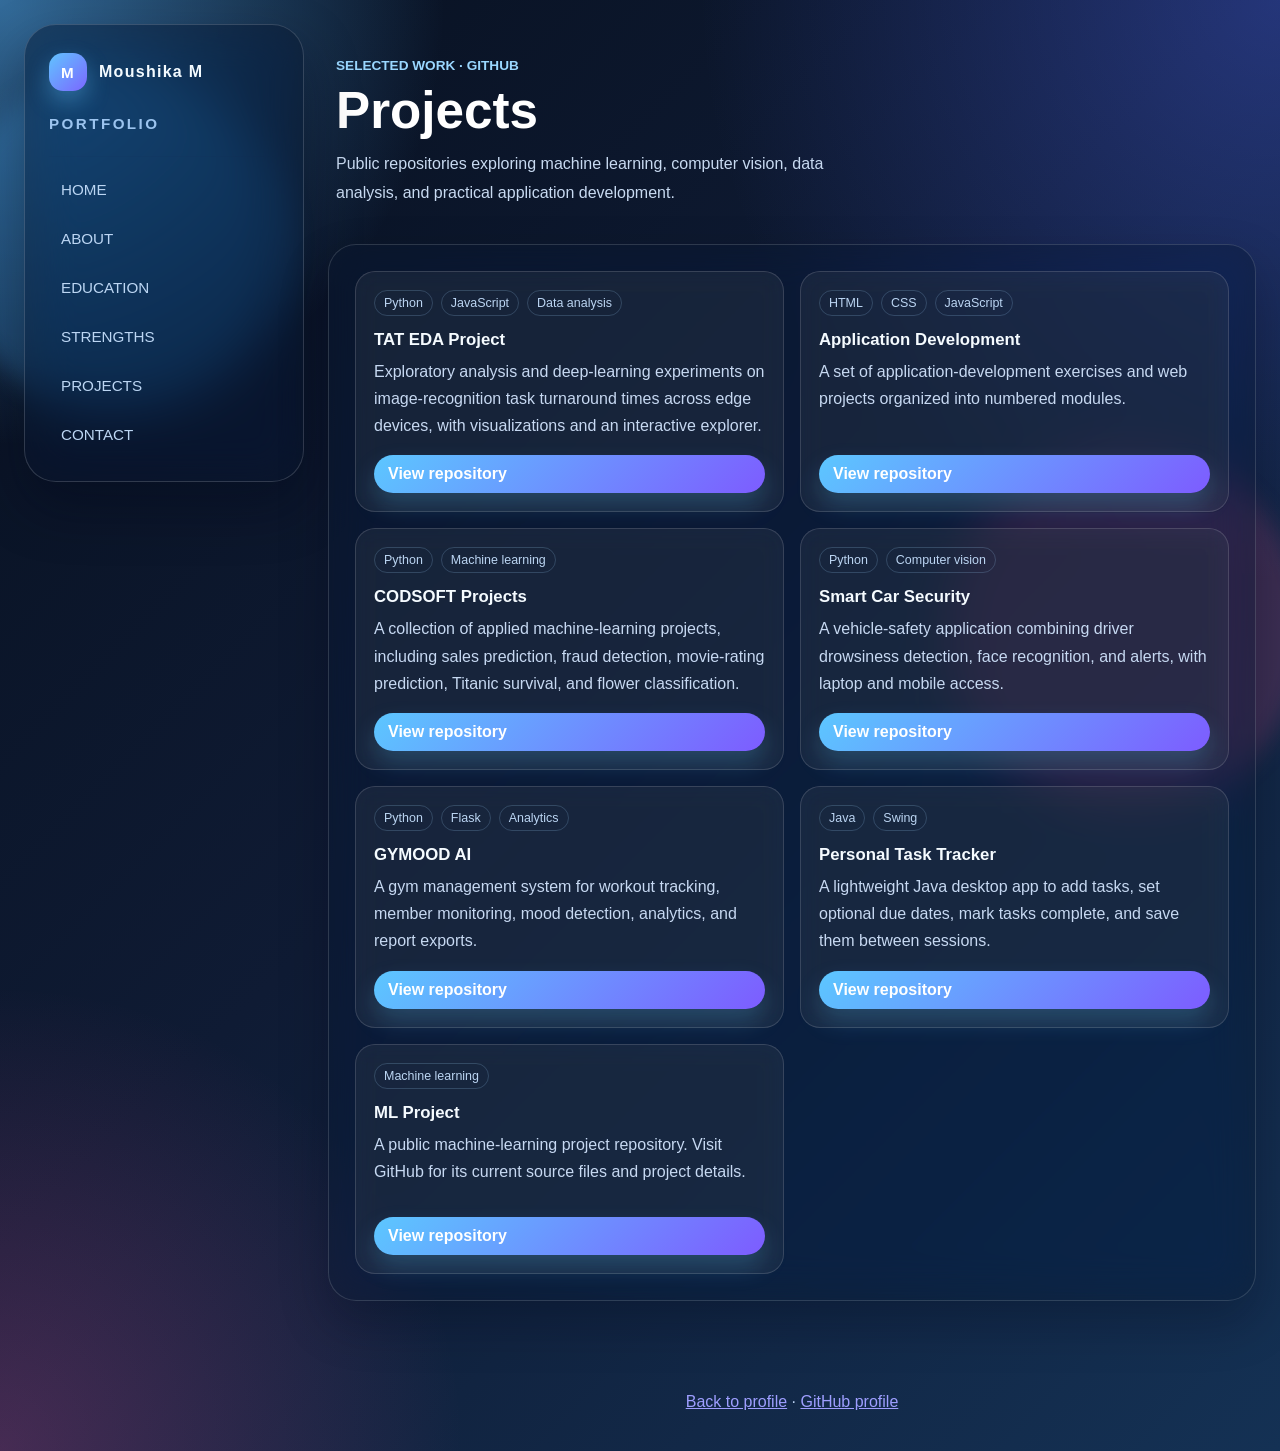
==== projects.html @ 8efbb3a7 "initial" ====
<!DOCTYPE html>
<html lang="en">
<head>
  <meta charset="UTF-8">
  <meta name="viewport" content="width=device-width, initial-scale=1.0, viewport-fit=cover">
  <title>Projects | Moushika M</title>
  <meta name="description" content="Projects by Moushika M, including machine learning, data analysis, computer vision, and application development work.">
  <link rel="stylesheet" href="style.css">
</head>
<body class="projects-page">
  <div class="app-shell">
    <aside class="side-panel">
      <div class="brand">
        <span class="brand-icon">M</span>
        <span>Moushika M</span>
      </div>
      <div class="profile-title">Portfolio</div>
      <nav class="main-nav" aria-label="Main navigation">
        <a href="index.html#home">HOME</a>
        <a href="index.html#about">ABOUT</a>
        <a href="index.html#education">EDUCATION</a>
        <a href="index.html#focus">STRENGTHS</a>
        <a href="projects.html" aria-current="page">PROJECTS</a>
        <a href="index.html#contact">CONTACT</a>
      </nav>
    </aside>

    <main class="page-wrapper">
      <header class="projects-page-heading">
        <p class="eyebrow">Selected work · GitHub</p>
        <h1>Projects</h1>
        <p>Public repositories exploring machine learning, computer vision, data analysis, and practical application development.</p>
      </header>

      <section class="projects-card" aria-label="GitHub projects">
        <div class="projects-grid">
          <article class="project-card">
            <div class="project-tags"><span>Python</span><span>JavaScript</span><span>Data analysis</span></div>
            <h2>TAT EDA Project</h2>
            <p class="project-description">Exploratory analysis and deep-learning experiments on image-recognition task turnaround times across edge devices, with visualizations and an interactive explorer.</p>
            <a href="https://github.com/Moushika652/TAT_EDA_Project" class="project-link" target="_blank" rel="noopener noreferrer">View repository</a>
          </article>

          <article class="project-card">
            <div class="project-tags"><span>HTML</span><span>CSS</span><span>JavaScript</span></div>
            <h2>Application Development</h2>
            <p class="project-description">A set of application-development exercises and web projects organized into numbered modules.</p>
            <a href="https://github.com/Moushika652/Application_development" class="project-link" target="_blank" rel="noopener noreferrer">View repository</a>
          </article>

          <article class="project-card">
            <div class="project-tags"><span>Python</span><span>Machine learning</span></div>
            <h2>CODSOFT Projects</h2>
            <p class="project-description">A collection of applied machine-learning projects, including sales prediction, fraud detection, movie-rating prediction, Titanic survival, and flower classification.</p>
            <a href="https://github.com/Moushika652/CODSOFT" class="project-link" target="_blank" rel="noopener noreferrer">View repository</a>
          </article>

          <article class="project-card">
            <div class="project-tags"><span>Python</span><span>Computer vision</span></div>
            <h2>Smart Car Security</h2>
            <p class="project-description">A vehicle-safety application combining driver drowsiness detection, face recognition, and alerts, with laptop and mobile access.</p>
            <a href="https://github.com/Moushika652/drowsiness_detection_apps" class="project-link" target="_blank" rel="noopener noreferrer">View repository</a>
          </article>

          <article class="project-card">
            <div class="project-tags"><span>Python</span><span>Flask</span><span>Analytics</span></div>
            <h2>GYMOOD AI</h2>
            <p class="project-description">A gym management system for workout tracking, member monitoring, mood detection, analytics, and report exports.</p>
            <a href="https://github.com/Moushika652/GYMOOD_AI" class="project-link" target="_blank" rel="noopener noreferrer">View repository</a>
          </article>

          <article class="project-card">
            <div class="project-tags"><span>Java</span><span>Swing</span></div>
            <h2>Personal Task Tracker</h2>
            <p class="project-description">A lightweight Java desktop app to add tasks, set optional due dates, mark tasks complete, and save them between sessions.</p>
            <a href="https://github.com/Moushika652/java_project" class="project-link" target="_blank" rel="noopener noreferrer">View repository</a>
          </article>

          <article class="project-card">
            <div class="project-tags"><span>Machine learning</span></div>
            <h2>ML Project</h2>
            <p class="project-description">A public machine-learning project repository. Visit GitHub for its current source files and project details.</p>
            <a href="https://github.com/Moushika652/ML_project" class="project-link" target="_blank" rel="noopener noreferrer">View repository</a>
          </article>

        </div>
      </section>

      <footer class="footer">
        <p><a href="index.html">Back to profile</a> · <a href="https://github.com/Moushika652" target="_blank" rel="noopener noreferrer">GitHub profile</a></p>
      </footer>
    </main>
  </div>
</body>
</html>
---- style.css ----
﻿* {
  box-sizing: border-box;
}

:root {
  color-scheme: dark;
  --panel: rgba(255, 255, 255, 0.96);
  --panel-strong: #ffffff;
  --accent: #112d4e;
  --accent-soft: #1d4b72;
  --text: #1e3755;
  --muted: #526b88;
  --border: rgba(17, 45, 78, 0.12);
}

html {
  scroll-behavior: smooth;
}

body {
  margin: 0;
  min-height: 100vh;
  background:
    radial-gradient(circle at top left, rgba(87, 182, 255, 0.55), transparent 23%),
    radial-gradient(circle at top right, rgba(78, 104, 255, 0.34), transparent 30%),
    radial-gradient(circle at bottom left, rgba(232, 83, 164, 0.25), transparent 24%),
    linear-gradient(135deg, #07101f 0%, #0f1b34 46%, #143154 100%);
  font-family: "Segoe UI", Tahoma, Geneva, Verdana, sans-serif;
  color: #ecf5ff;
  overflow-x: hidden;
}

body::before,
body::after {
  content: "";
  position: fixed;
  inset: auto;
  border-radius: 50%;
  filter: blur(12px);
  pointer-events: none;
  z-index: 0;
}

body::before {
  top: 8%;
  left: -4%;
  width: 340px;
  height: 340px;
  background: rgba(72, 176, 255, 0.24);
  animation: floatBlob 10s ease-in-out infinite;
}

body::after {
  right: -2%;
  bottom: 10%;
  width: 360px;
  height: 360px;
  background: rgba(255, 91, 154, 0.18);
  animation: floatBlob 13s ease-in-out infinite reverse;
}

@keyframes floatBlob {
  0%,
  100% {
    transform: translate3d(0, 0, 0) scale(1);
  }
  50% {
    transform: translate3d(18px, -20px, 0) scale(1.08);
  }
}

.app-shell {
  display: grid;
  grid-template-columns: minmax(220px, 280px) 1fr;
  gap: 24px;
  min-height: 100vh;
  padding: 24px;
  width: 100%;
  max-width: 1440px;
  margin: 0 auto;
  position: relative;
  z-index: 1;
}

.side-panel {
  position: sticky;
  top: 24px;
  align-self: start;
  display: flex;
  flex-direction: column;
  justify-content: flex-start;
  gap: 24px;
  padding: 28px 24px;
  border-radius: 32px;
  background: rgba(12, 22, 42, 0.48);
  border: 1px solid rgba(255, 255, 255, 0.16);
  box-shadow: 0 24px 54px rgba(3, 8, 26, 0.38);
  backdrop-filter: blur(24px) saturate(140%);
  -webkit-backdrop-filter: blur(24px) saturate(140%);
  transition: transform 0.25s ease, box-shadow 0.25s ease;
}

.side-panel:hover {
  transform: translateY(-4px);
  box-shadow: 0 30px 70px rgba(3, 8, 26, 0.52);
}

.brand {
  display: flex;
  align-items: center;
  gap: 12px;
  font-weight: 700;
  letter-spacing: 0.08em;
  color: #f4fbff;
  min-width: 180px;
}

.profile-title {
  font-size: 0.95rem;
  font-weight: 700;
  letter-spacing: 0.16em;
  color: #9cc4ef;
  text-transform: uppercase;
}

.brand-icon {
  display: inline-flex;
  align-items: center;
  justify-content: center;
  width: 38px;
  height: 38px;
  border-radius: 14px;
  background: linear-gradient(135deg, #61c4ff, #7b67ff);
  color: #fff;
  font-size: 0.95rem;
  box-shadow: 0 10px 22px rgba(97, 196, 255, 0.36);
}

.main-nav {
  display: flex;
  flex-direction: column;
  align-items: flex-start;
  gap: 12px;
  width: 100%;
  padding-top: 14px;
  border-top: 1px solid rgba(17, 45, 78, 0.06);
}

.main-nav a {
  color: #bcd6f3;
  text-decoration: none;
  font-size: 0.95rem;
  padding: 10px 12px;
  border-radius: 999px;
  transition: background 0.25s ease, color 0.25s ease, transform 0.25s ease;
}

.main-nav a:hover,
.main-nav a:focus-visible {
  background: rgba(97, 196, 255, 0.16);
  color: #ffffff;
  transform: translateX(4px);
}

.page-wrapper {
  width: 100%;
  padding: 0;
  display: flex;
  flex-direction: column;
  gap: 24px;
}

.hero {
  display: flex;
  flex-direction: row;
  gap: 32px;
  align-items: center;
  justify-content: space-between;
  padding: 28px;
  border-radius: 32px;
  background: rgba(11, 20, 37, 0.46);
  border: 1px solid rgba(255, 255, 255, 0.16);
  box-shadow: 0 26px 68px rgba(3, 8, 26, 0.38);
  backdrop-filter: blur(24px) saturate(150%);
  -webkit-backdrop-filter: blur(24px) saturate(150%);
  position: relative;
  z-index: 3;
  margin-top: 8px;
  transition: transform 0.25s ease, box-shadow 0.25s ease;
}

.hero:hover {
  transform: translateY(-3px);
  box-shadow: 0 34px 80px rgba(3, 8, 26, 0.48);
}

.hero-copy {
  display: flex;
  flex-direction: column;
  align-items: flex-start;
  text-align: left;
  flex: 1;
}

.hero-photo {
  display: flex;
  justify-content: flex-end;
  width: min(100%, 420px);
}

.photo-frame {
  width: 100%;
  max-width: 360px;
}

.hero-copy .hero-label {
  display: inline-flex;
  align-items: center;
  gap: 10px;
  margin-bottom: 14px;
  color: #9ad7ff;
  font-weight: 700;
  letter-spacing: 0.08em;
}

.hero h1 {
  margin: 0 0 12px;
  font-size: clamp(2.6rem, 4vw, 4.1rem);
  line-height: 1.05;
  letter-spacing: -0.04em;
  color: #ffffff;
}

.hero-summary {
  margin: 0 0 20px;
  font-size: 1rem;
  line-height: 1.8;
  color: #c8daf1;
  max-width: 64ch;
}

.profile-meta {
  display: grid;
  grid-template-columns: repeat(2, minmax(0, 1fr));
  gap: 16px;
  margin: 14px 0 24px;
}

.meta-row {
  display: grid;
  gap: 6px;
  padding: 16px 18px;
  border-radius: 20px;
  background: rgba(255, 255, 255, 0.06);
  border: 1px solid rgba(255, 255, 255, 0.12);
  box-shadow: inset 0 1px 0 rgba(255, 255, 255, 0.08);
}

.meta-title {
  color: #a8c8ea;
  font-size: 0.9rem;
}

.meta-value {
  font-weight: 700;
  font-size: 1.02rem;
  color: #ffffff;
}

.hero-actions {
  display: flex;
  gap: 14px;
  flex-wrap: wrap;
  margin-bottom: 20px;
}

.button {
  display: inline-flex;
  align-items: center;
  justify-content: center;
  min-width: 180px;
  padding: 13px 20px;
  border-radius: 999px;
  text-decoration: none;
  font-weight: 700;
  background: linear-gradient(135deg, #5cc7ff, #7d5cff);
  color: #fff;
  box-shadow: 0 14px 30px rgba(92, 199, 255, 0.24);
  transition: transform 0.25s ease, filter 0.25s ease, box-shadow 0.25s ease;
}

.button:hover {
  filter: brightness(1.08);
  transform: translateY(-2px) scale(1.01);
  box-shadow: 0 18px 34px rgba(92, 199, 255, 0.34);
}

.button-secondary {
  background: rgba(255, 255, 255, 0.08);
  color: #f3fbff;
  border: 1px solid rgba(159, 212, 255, 0.24);
}

.button-secondary:hover {
  background: rgba(255, 255, 255, 0.14);
}

.social-list {
  display: flex;
  flex-wrap: wrap;
  gap: 12px;
}

.social-list a {
  display: inline-flex;
  align-items: center;
  justify-content: center;
  width: 44px;
  height: 44px;
  border-radius: 14px;
  background: rgba(255, 255, 255, 0.08);
  color: #f8fbff;
  text-decoration: none;
  font-weight: 700;
  border: 1px solid rgba(255, 255, 255, 0.16);
  box-shadow: 0 12px 24px rgba(3, 8, 26, 0.24);
  backdrop-filter: blur(14px);
  transition: transform 0.2s ease, box-shadow 0.2s ease, background 0.2s ease;
}

.social-list a:hover,
.social-list a:focus-visible {
  transform: translateY(-2px);
  background: rgba(92, 199, 255, 0.18);
  box-shadow: 0 14px 28px rgba(3, 8, 26, 0.34);
}

.hero-photo {
  display: flex;
  justify-content: flex-end;
  width: min(100%, 420px);
}

.photo-frame {
  width: 100%;
  max-width: 360px;
  aspect-ratio: 1 / 1;
  border-radius: 50%;
  padding: 14px;
  background: linear-gradient(180deg, rgba(92, 199, 255, 0.18), rgba(255, 255, 255, 0.04) 72%);
  display: grid;
  place-items: center;
  box-shadow: 0 24px 48px rgba(3, 8, 26, 0.28), inset 0 0 0 1px rgba(255, 255, 255, 0.12);
  backdrop-filter: blur(16px);
}

.photo-frame img {
  width: 100%;
  height: 100%;
  object-fit: cover;
  border-radius: 50%;
  border: 6px solid #fff;
}

.section-head {
  display: flex;
  align-items: center;
  justify-content: center;
  gap: 14px;
  margin-bottom: 18px;
}

.section-head h2 {
  margin: 0;
  font-size: clamp(1.7rem, 2.4vw, 2.1rem);
  letter-spacing: 0.01em;
  color: #ffffff;
}

.education-card,
.about-card,
.focus-card,
.projects-card,
.skills-card {
  margin-top: 24px;
  padding: 26px;
  background: rgba(13, 24, 45, 0.42);
  border: 1px solid rgba(255, 255, 255, 0.14);
  border-radius: 28px;
  box-shadow: 0 22px 48px rgba(3, 8, 26, 0.28);
  backdrop-filter: blur(22px) saturate(140%);
  -webkit-backdrop-filter: blur(22px) saturate(140%);
  transition: transform 0.25s ease, box-shadow 0.25s ease;
}

.education-card:hover,
.about-card:hover,
.focus-card:hover,
.projects-card:hover,
.skills-card:hover,
.highlight-card:hover {
  transform: translateY(-3px);
  box-shadow: 0 28px 58px rgba(3, 8, 26, 0.4);
}

.focus-intro {
  margin: 0 0 18px;
  color: var(--muted);
  line-height: 1.8;
}

.focus-grid,
.projects-grid {
  display: grid;
  grid-template-columns: repeat(3, minmax(0, 1fr));
  gap: 16px;
}

.projects-page-heading {
  padding: 34px 8px 12px;
}

.projects-page-heading .eyebrow {
  margin: 0 0 10px;
  color: #9ad7ff;
  font-size: 0.85rem;
  font-weight: 700;
  text-transform: uppercase;
}

.projects-page-heading h1 {
  margin: 0 0 12px;
  color: #ffffff;
  font-size: clamp(2.2rem, 4vw, 3.5rem);
  line-height: 1.08;
}

.projects-page-heading p:last-child {
  max-width: 62ch;
  margin: 0;
  color: #c8daf1;
  line-height: 1.8;
}

.projects-page .projects-card {
  margin-top: 0;
}

.projects-page .projects-grid {
  grid-template-columns: repeat(2, minmax(0, 1fr));
}

.project-card {
  display: flex;
  flex-direction: column;
  min-height: 230px;
}

.project-card .project-description {
  flex: 1;
}

.project-tags {
  display: flex;
  flex-wrap: wrap;
  gap: 8px;
  margin: 0 0 14px;
}

.project-tags span {
  padding: 5px 9px;
  border: 1px solid rgba(159, 212, 255, 0.2);
  border-radius: 999px;
  color: #bcd6f3;
  font-size: 0.78rem;
}

.projects-teaser {
  margin: 0;
  color: #c7d9f2;
  line-height: 1.7;
}

.focus-item,
.project-card {
  padding: 18px;
  border-radius: 20px;
  background: rgba(255, 255, 255, 0.055);
  border: 1px solid rgba(255, 255, 255, 0.14);
  backdrop-filter: blur(12px);
}

.focus-item h3,
.project-card h2,
.project-card h3 {
  margin: 0 0 8px;
  color: #f5fbff;
  font-size: 1.05rem;
}

.focus-item p,
.project-card p {
  margin: 0;
  color: #c7d9f2;
  line-height: 1.7;
}

.project-link {
  display: inline-flex;
  margin-top: 16px;
  padding: 10px 14px;
  border-radius: 999px;
  background: linear-gradient(135deg, #5cc7ff, #7d5cff);
  color: #fff;
  text-decoration: none;
  font-weight: 700;
  box-shadow: 0 12px 24px rgba(92, 199, 255, 0.22);
}

.project-link-secondary {
  background: rgba(255, 255, 255, 0.08);
  color: #f6fbff;
  border: 1px solid rgba(159, 212, 255, 0.24);
}

.education-table-wrap {
  overflow-x: auto;
  border-radius: 20px;
}

table {
  width: 100%;
  border-collapse: collapse;
  min-width: 0;
}

th,
td {
  padding: 16px;
  text-align: left;
  border-bottom: 1px solid rgba(17, 45, 78, 0.08);
}

th {
  background: var(--accent);
  color: #fff;
  font-weight: 600;
}

td {
  background: #fff;
  color: var(--text);
}

.about-card p {
  margin: 0;
  font-size: 1rem;
  line-height: 1.85;
  color: var(--muted);
}

.highlights-section {
  display: grid;
  grid-template-columns: repeat(3, minmax(0, 1fr));
  gap: 18px;
  margin-top: 18px;
}

.highlight-card {
  padding: 24px;
  border-radius: 24px;
  background: rgba(12, 22, 42, 0.44);
  border: 1px solid rgba(255, 255, 255, 0.14);
  box-shadow: 0 12px 24px rgba(3, 8, 26, 0.24);
  backdrop-filter: blur(18px);
  transition: transform 0.25s ease, box-shadow 0.25s ease;
}

.highlight-icon {
  font-size: 1.75rem;
  margin-bottom: 16px;
}

.highlight-card h3 {
  margin: 0 0 10px;
  font-size: 1.1rem;
  color: #ffffff;
}

.highlight-card p {
  margin: 0;
  color: #c8daf1;
  line-height: 1.75;
}

.skills-list {
  display: flex;
  flex-wrap: wrap;
  gap: 10px;
  margin-top: 10px;
}

.skills-list span {
  display: inline-flex;
  align-items: center;
  justify-content: center;
  padding: 10px 16px;
  background: rgba(92, 199, 255, 0.14);
  color: #f8fbff;
  border-radius: 999px;
  font-weight: 700;
  font-size: 0.95rem;
  border: 1px solid rgba(159, 212, 255, 0.2);
}

.footer {
  margin-top: 36px;
  text-align: center;
  padding-top: 16px;
  color: #b9cff0;
}

@media (max-width: 1080px) {
  .app-shell {
    grid-template-columns: 1fr;
    padding: 16px;
  }

  .side-panel {
    position: relative;
    top: 0;
    width: 100%;
    max-width: none;
    min-height: auto;
    margin-bottom: 24px;
  }

  .hero {
    flex-direction: column;
    align-items: flex-start;
  }

  .hero-photo {
    max-width: 100%;
    justify-content: center;
  }

  .photo-frame {
    max-width: 320px;
  }

  .profile-meta {
    grid-template-columns: 1fr;
  }

  .education-card,
  .about-card,
  .projects-card,
  .skills-card,
  .highlights-section {
    margin-left: 0;
  }
}

@media (max-width: 720px) {
  .app-shell {
    padding: 14px;
    gap: 16px;
  }

  .side-panel {
    padding: 20px;
  }

  .hero {
    padding: 20px;
    gap: 22px;
  }

  .hero-copy,
  .hero-photo {
    width: 100%;
  }

  .hero-photo {
    order: -1;
    justify-content: center;
  }

  .photo-frame {
    width: min(100%, 280px);
    margin: 0 auto;
  }

  .hero-summary {
    max-width: 100%;
  }

  .hero-actions {
    flex-direction: column;
    align-items: stretch;
    gap: 12px;
  }

  .button,
  .button-secondary {
    width: 100%;
    min-width: auto;
  }

  .main-nav {
    flex-direction: column;
    gap: 10px;
    padding-top: 12px;
  }

  .main-nav a {
    width: 100%;
    padding: 10px 12px;
  }

  .profile-meta {
    gap: 12px;
  }

  .education-card,
  .about-card,
  .focus-card,
  .projects-card,
  .skills-card,
  .highlights-section {
    margin-top: 18px;
  }

  .page-wrapper {
    padding: 18px 0 36px;
  }

  .section-head {
    justify-content: flex-start;
  }

  .section-head h2 {
    font-size: 1.6rem;
  }

  .focus-grid,
  .projects-grid,
  .highlights-section {
    grid-template-columns: 1fr;
  }

  .projects-page .projects-grid {
    grid-template-columns: 1fr;
  }
}

@media (max-width: 560px) {
  .page-wrapper {
    padding: 16px 0 28px;
  }

  .hero h1 {
    font-size: 2.4rem;
  }

  .main-nav a {
    flex: 1 1 100%;
    font-size: 0.92rem;
  }

  .photo-frame {
    width: min(100%, 240px);
  }

  th,
  td {
    padding: 14px 12px;
  }
}

@media (max-width: 480px) {
  .app-shell {
    padding: 12px;
  }

  .side-panel {
    padding: 18px;
  }

  .hero {
    padding: 18px;
    gap: 20px;
  }

  .hero h1 {
    font-size: 2rem;
  }

  .button,
  .button-secondary {
    width: 100%;
  }

  .photo-frame {
    width: min(100%, 210px);
  }
}
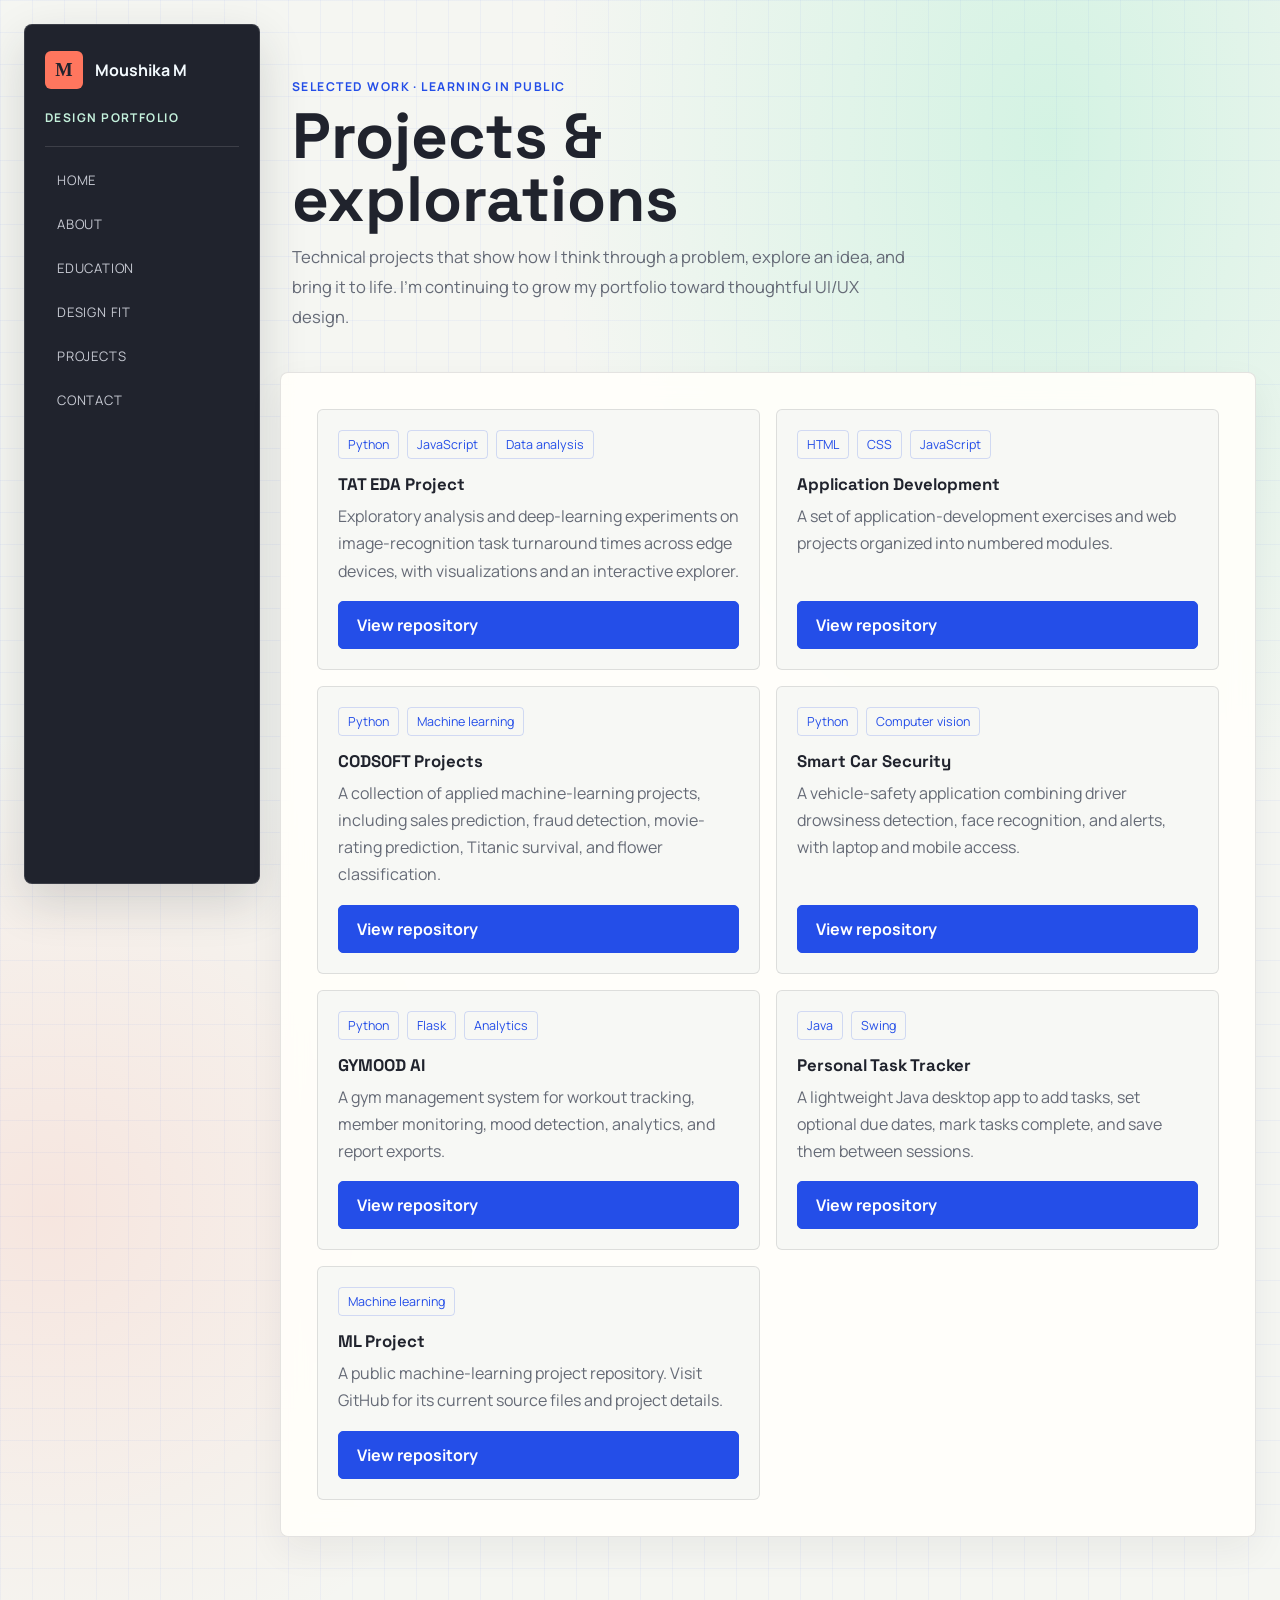
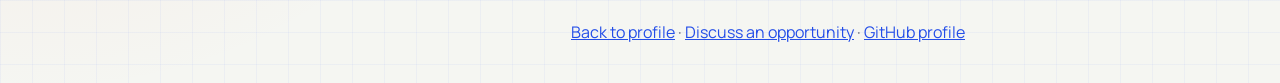
==== commit 15144fba: "initial" ====
--- a/projects.html
+++ b/projects.html
@@ -5,6 +5,9 @@
   <meta name="viewport" content="width=device-width, initial-scale=1.0, viewport-fit=cover">
   <title>Projects | Moushika M</title>
   <meta name="description" content="Projects by Moushika M, including machine learning, data analysis, computer vision, and application development work.">
+  <link rel="preconnect" href="https://fonts.googleapis.com">
+  <link rel="preconnect" href="https://fonts.gstatic.com" crossorigin>
+  <link href="https://fonts.googleapis.com/css2?family=Manrope:wght@400;500;600;700&family=Space+Grotesk:wght@500;600;700&display=swap" rel="stylesheet">
   <link rel="stylesheet" href="style.css">
 </head>
 <body class="projects-page">
@@ -14,12 +17,12 @@
         <span class="brand-icon">M</span>
         <span>Moushika M</span>
       </div>
-      <div class="profile-title">Portfolio</div>
+      <div class="profile-title">Design portfolio</div>
       <nav class="main-nav" aria-label="Main navigation">
         <a href="index.html#home">HOME</a>
         <a href="index.html#about">ABOUT</a>
         <a href="index.html#education">EDUCATION</a>
-        <a href="index.html#focus">STRENGTHS</a>
+          <a href="index.html#focus">DESIGN FIT</a>
         <a href="projects.html" aria-current="page">PROJECTS</a>
         <a href="index.html#contact">CONTACT</a>
       </nav>
@@ -27,9 +30,9 @@
 
     <main class="page-wrapper">
       <header class="projects-page-heading">
-        <p class="eyebrow">Selected work · GitHub</p>
-        <h1>Projects</h1>
-        <p>Public repositories exploring machine learning, computer vision, data analysis, and practical application development.</p>
+        <p class="eyebrow">Selected work · Learning in public</p>
+        <h1>Projects &amp; explorations</h1>
+        <p>Technical projects that show how I think through a problem, explore an idea, and bring it to life. I’m continuing to grow my portfolio toward thoughtful UI/UX design.</p>
       </header>
 
       <section class="projects-card" aria-label="GitHub projects">
@@ -87,9 +90,10 @@
       </section>
 
       <footer class="footer">
-        <p><a href="index.html">Back to profile</a> · <a href="https://github.com/Moushika652" target="_blank" rel="noopener noreferrer">GitHub profile</a></p>
+        <p><a href="index.html">Back to profile</a> · <a href="mailto:mmoushika63@email.com">Discuss an opportunity</a> · <a href="https://github.com/Moushika652" target="_blank" rel="noopener noreferrer">GitHub profile</a></p>
       </footer>
     </main>
   </div>
+  <script src="interactions.js" defer></script>
 </body>
 </html>
--- a/style.css
+++ b/style.css
@@ -806,3 +806,551 @@
     width: min(100%, 210px);
   }
 }
+
+:root {
+  color-scheme: light;
+  --panel: #fffefa;
+  --panel-strong: #ffffff;
+  --accent: #244ee8;
+  --accent-soft: #dce5ff;
+  --text: #20232d;
+  --muted: #656a76;
+  --border: rgba(32, 35, 45, 0.12);
+  --coral: #ff765e;
+  --mint: #c4f1dc;
+}
+
+body {
+  color: var(--text);
+  background-color: #f5f6f2;
+  background-image:
+    linear-gradient(rgba(36, 78, 232, 0.045) 1px, transparent 1px),
+    linear-gradient(90deg, rgba(36, 78, 232, 0.045) 1px, transparent 1px),
+    radial-gradient(ellipse at 82% 8%, rgba(196, 241, 220, 0.68), transparent 34%),
+    radial-gradient(ellipse at 4% 72%, rgba(255, 118, 94, 0.13), transparent 28%);
+  background-size: 32px 32px, 32px 32px, auto, auto;
+  font-family: "Manrope", "Avenir Next", Avenir, sans-serif;
+}
+
+body::before,
+body::after {
+  display: none;
+}
+
+.app-shell {
+  grid-template-columns: minmax(200px, 236px) minmax(0, 1fr);
+  gap: 20px;
+  max-width: 1380px;
+}
+
+.side-panel {
+  top: 20px;
+  gap: 20px;
+  min-height: calc(100vh - 40px);
+  padding: 26px 20px;
+  border-radius: 8px;
+  background: #20232d;
+  border: 1px solid rgba(255, 255, 255, 0.12);
+  box-shadow: 0 18px 48px rgba(32, 35, 45, 0.16);
+  backdrop-filter: none;
+}
+
+.side-panel:hover {
+  transform: none;
+  box-shadow: 0 22px 54px rgba(32, 35, 45, 0.2);
+}
+
+.brand {
+  letter-spacing: 0;
+}
+
+.brand-icon {
+  border-radius: 6px;
+  background: var(--coral);
+  color: #20232d;
+  box-shadow: none;
+  font-family: Georgia, serif;
+  font-size: 1.15rem;
+}
+
+.profile-title {
+  color: var(--mint);
+  font-size: 0.75rem;
+  letter-spacing: 0.12em;
+}
+
+.main-nav {
+  gap: 6px;
+  border-color: rgba(255, 255, 255, 0.13);
+}
+
+.main-nav a {
+  width: 100%;
+  color: #c6c9d2;
+  border-radius: 5px;
+  font-size: 0.82rem;
+  letter-spacing: 0.06em;
+}
+
+.main-nav a:hover,
+.main-nav a:focus-visible {
+  background: rgba(196, 241, 220, 0.12);
+  color: #fff;
+  transform: translateX(3px);
+}
+
+.page-wrapper {
+  gap: 16px;
+}
+
+.hero,
+.education-card,
+.about-card,
+.focus-card,
+.projects-card,
+.skills-card,
+.highlight-card {
+  border: 1px solid var(--border);
+  border-radius: 8px;
+  background: rgba(255, 254, 250, 0.94);
+  box-shadow: 0 16px 42px rgba(32, 35, 45, 0.07);
+  backdrop-filter: blur(12px);
+  -webkit-backdrop-filter: blur(12px);
+}
+
+.hero {
+  min-height: 540px;
+  gap: 44px;
+  padding: clamp(30px, 5vw, 68px);
+  border-radius: 8px;
+  background: rgba(255, 254, 250, 0.96);
+  transform-style: preserve-3d;
+  transition: transform 180ms ease-out, box-shadow 250ms ease;
+}
+
+.hero:hover {
+  box-shadow: 0 24px 58px rgba(32, 35, 45, 0.12);
+}
+
+.hero:hover {
+  transform: translateY(-3px);
+}
+
+.hero-label,
+.projects-page-heading .eyebrow {
+  color: #244ee8;
+  font-size: 0.76rem;
+  letter-spacing: 0.12em;
+  text-transform: uppercase;
+}
+
+.availability-dot {
+  width: 8px;
+  height: 8px;
+  border-radius: 50%;
+  background: #35a878;
+  box-shadow: 0 0 0 4px rgba(53, 168, 120, 0.14);
+}
+
+.hero h1,
+.projects-page-heading h1 {
+  color: var(--text);
+  font-family: "Space Grotesk", "Avenir Next", Avenir, sans-serif;
+  font-size: clamp(3rem, 6vw, 5.5rem);
+  letter-spacing: 0;
+  line-height: 0.98;
+}
+
+.hero-summary,
+.projects-page-heading p:last-child {
+  color: var(--muted);
+  font-size: 1.04rem;
+  line-height: 1.8;
+}
+
+.profile-meta {
+  gap: 10px;
+}
+
+.meta-row {
+  padding: 12px 14px;
+  border: 1px solid var(--border);
+  border-radius: 5px;
+  background: #f5f6f2;
+  box-shadow: none;
+}
+
+.meta-title {
+  color: #777b86;
+  font-size: 0.75rem;
+  text-transform: uppercase;
+  letter-spacing: 0.08em;
+}
+
+.meta-value {
+  color: var(--text);
+  font-size: 0.9rem;
+}
+
+.button,
+.project-link {
+  min-height: 46px;
+  gap: 12px;
+  padding: 12px 18px;
+  border: 1px solid var(--accent);
+  border-radius: 5px;
+  background: var(--accent);
+  color: #fff;
+  box-shadow: none;
+  transition: transform 180ms ease, background 180ms ease, box-shadow 180ms ease;
+}
+
+.button:hover,
+.project-link:hover {
+  transform: translateY(-2px);
+  background: #163dce;
+  box-shadow: 0 10px 22px rgba(36, 78, 232, 0.18);
+}
+
+.button-secondary,
+.project-link-secondary {
+  background: transparent;
+  color: var(--text);
+  border-color: var(--border);
+}
+
+.button-secondary:hover,
+.project-link-secondary:hover {
+  background: var(--accent-soft);
+  color: var(--text);
+}
+
+.social-list a {
+  width: 42px;
+  height: 42px;
+  border-radius: 5px;
+  background: transparent;
+  color: var(--text);
+  border-color: var(--border);
+  box-shadow: none;
+  backdrop-filter: none;
+}
+
+.social-list a:hover,
+.social-list a:focus-visible {
+  background: var(--mint);
+  color: var(--text);
+  box-shadow: none;
+}
+
+.hero-photo {
+  perspective: 900px;
+}
+
+.photo-frame {
+  position: relative;
+  width: min(100%, 330px);
+  max-width: 330px;
+  padding: 12px;
+  border: 1px solid rgba(32, 35, 45, 0.14);
+  border-radius: 8px;
+  background: var(--mint);
+  box-shadow: 16px 16px 0 var(--coral), 0 24px 50px rgba(32, 35, 45, 0.12);
+  transform: rotate(3deg) translateZ(24px);
+  transition: transform 350ms cubic-bezier(0.2, 0.8, 0.2, 1);
+  backdrop-filter: none;
+}
+
+.hero:hover .photo-frame {
+  transform: rotate(0) translateZ(40px) scale(1.015);
+}
+
+.photo-frame img {
+  border: 0;
+  border-radius: 4px;
+}
+
+.section-head {
+  justify-content: flex-start;
+}
+
+.section-head h2 {
+  color: var(--text);
+  font-family: "Space Grotesk", "Avenir Next", Avenir, sans-serif;
+  font-size: 1.65rem;
+  letter-spacing: 0;
+}
+
+.education-card,
+.about-card,
+.focus-card,
+.projects-card,
+.skills-card {
+  margin-top: 8px;
+  padding: clamp(22px, 3.2vw, 36px);
+  box-shadow: 0 14px 36px rgba(32, 35, 45, 0.06);
+}
+
+.education-card:hover,
+.about-card:hover,
+.focus-card:hover,
+.projects-card:hover,
+.skills-card:hover,
+.highlight-card:hover {
+  transform: translateY(-2px);
+  box-shadow: 0 20px 46px rgba(32, 35, 45, 0.1);
+}
+
+.focus-intro,
+.about-card p,
+.projects-teaser {
+  color: var(--muted);
+}
+
+.focus-item,
+.project-card {
+  padding: 20px;
+  border: 1px solid var(--border);
+  border-radius: 6px;
+  background: #f7f8f5;
+  backdrop-filter: none;
+  transition: transform 200ms ease, border-color 200ms ease, background 200ms ease;
+}
+
+.focus-item:hover,
+.project-card:hover {
+  transform: translateY(-4px);
+  border-color: rgba(36, 78, 232, 0.36);
+  background: #fff;
+}
+
+.focus-item h3,
+.project-card h2,
+.project-card h3,
+.highlight-card h3 {
+  color: var(--text);
+  font-family: "Space Grotesk", "Avenir Next", Avenir, sans-serif;
+}
+
+.focus-item p,
+.project-card p {
+  color: var(--muted);
+}
+
+.project-tags span {
+  border-color: rgba(36, 78, 232, 0.18);
+  border-radius: 4px;
+  color: #244ee8;
+}
+
+.education-table-wrap {
+  border: 1px solid var(--border);
+}
+
+th {
+  background: #20232d;
+}
+
+td {
+  background: #fffefa;
+  color: var(--text);
+}
+
+.highlights-section {
+  gap: 12px;
+  margin-top: 8px;
+}
+
+.highlight-card {
+  padding: 24px;
+  box-shadow: 0 14px 36px rgba(32, 35, 45, 0.06);
+  backdrop-filter: blur(12px);
+}
+
+.highlight-icon {
+  color: #244ee8;
+  font-family: "Space Grotesk", "Avenir Next", Avenir, sans-serif;
+  font-size: 1.1rem;
+  font-weight: 700;
+}
+
+.highlight-card p,
+.skills-list span {
+  color: var(--muted);
+}
+
+.skills-list span {
+  padding: 8px 12px;
+  border: 1px solid var(--border);
+  border-radius: 4px;
+  background: #fffefa;
+  font-size: 0.88rem;
+}
+
+.footer {
+  color: var(--muted);
+}
+
+.footer a {
+  color: #244ee8;
+}
+
+.projects-page-heading {
+  padding: 54px 12px 24px;
+}
+
+.projects-page-heading h1 {
+  max-width: 12ch;
+  font-size: clamp(2.8rem, 5vw, 4.5rem);
+}
+
+.projects-page .projects-card {
+  margin-top: 0;
+}
+
+.js-reveal {
+  opacity: 0;
+  transform: translateY(18px);
+  transition: opacity 600ms ease, transform 600ms cubic-bezier(0.2, 0.8, 0.2, 1);
+}
+
+.js-reveal.is-visible {
+  opacity: 1;
+  transform: translateY(0);
+}
+
+:focus-visible {
+  outline: 3px solid var(--coral);
+  outline-offset: 3px;
+}
+
+@media (max-width: 1080px) {
+  .app-shell {
+    grid-template-columns: minmax(0, 1fr);
+    gap: 16px;
+    padding: 16px;
+  }
+
+  .side-panel {
+    top: 0;
+    width: 100%;
+    min-height: auto;
+    margin-bottom: 0;
+  }
+
+  .hero {
+    min-height: auto;
+    flex-direction: column;
+    align-items: stretch;
+  }
+
+  .page-wrapper {
+    padding: 0 0 30px;
+  }
+}
+
+@media (max-width: 720px) {
+  .app-shell {
+    padding: 12px;
+  }
+
+  .side-panel {
+    padding: 20px;
+  }
+
+  .main-nav {
+    flex-direction: row;
+    flex-wrap: wrap;
+  }
+
+  .main-nav a {
+    width: auto;
+    flex: 1 1 30%;
+    text-align: center;
+    font-size: 0.75rem;
+  }
+
+  .hero {
+    gap: 30px;
+    padding: 26px;
+  }
+
+  .hero-photo {
+    order: -1;
+  }
+
+  .hero-actions {
+    flex-direction: row;
+    flex-wrap: wrap;
+  }
+
+  .button,
+  .button-secondary {
+    width: auto;
+  }
+
+  .profile-meta {
+    grid-template-columns: repeat(2, minmax(0, 1fr));
+  }
+
+  .education-card,
+  .about-card,
+  .focus-card,
+  .projects-card,
+  .skills-card,
+  .highlights-section {
+    margin-top: 8px;
+  }
+
+  .projects-page-heading {
+    padding: 34px 8px 12px;
+  }
+}
+
+@media (max-width: 480px) {
+  .app-shell {
+    padding: 10px;
+  }
+
+  .hero {
+    padding: 20px;
+  }
+
+  .hero h1 {
+    font-size: 2.8rem;
+  }
+
+  .hero-actions {
+    align-items: stretch;
+    flex-direction: column;
+  }
+
+  .button,
+  .button-secondary {
+    width: 100%;
+  }
+
+  .profile-meta {
+    grid-template-columns: 1fr;
+  }
+
+  .main-nav a {
+    flex-basis: 45%;
+  }
+}
+
+@media (prefers-reduced-motion: reduce) {
+  *,
+  *::before,
+  *::after {
+    scroll-behavior: auto !important;
+    animation-duration: 0.01ms !important;
+    animation-iteration-count: 1 !important;
+    transition-duration: 0.01ms !important;
+  }
+
+  .js-reveal {
+    opacity: 1;
+    transform: none;
+  }
+}
